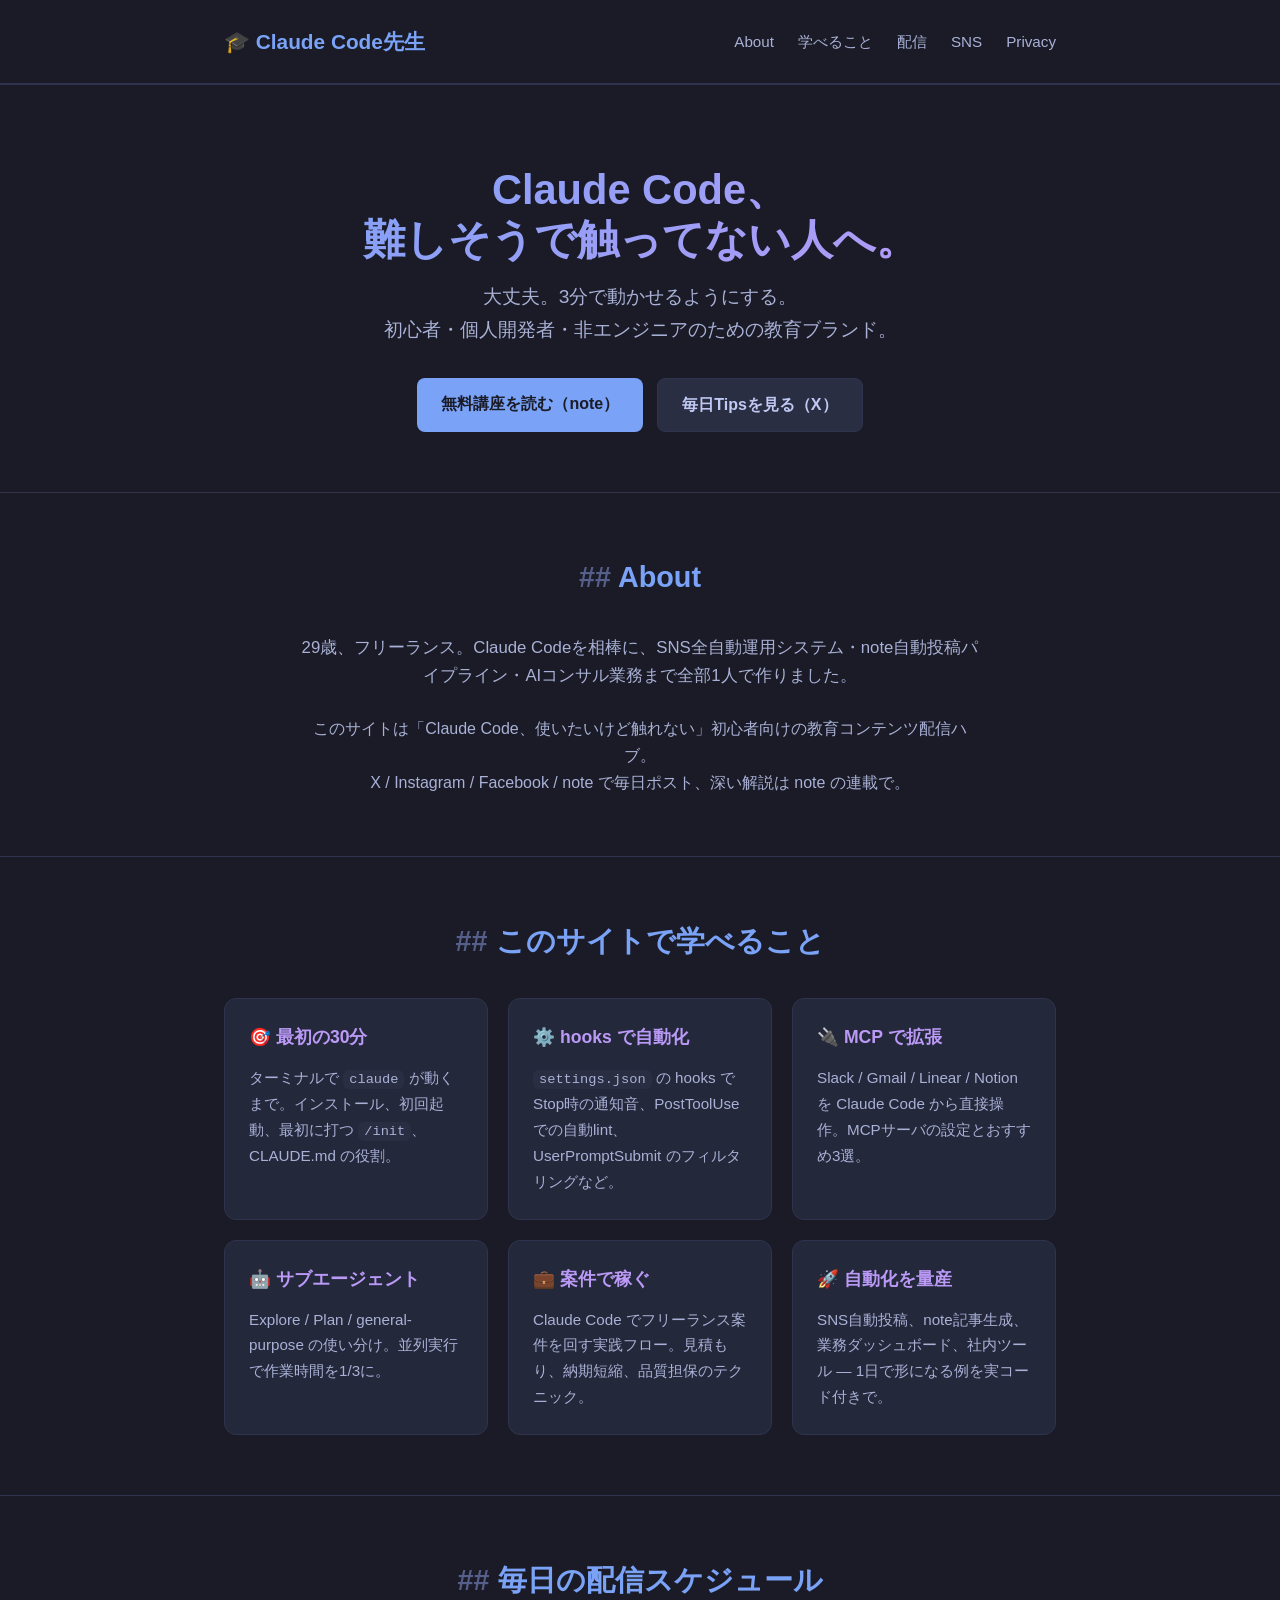
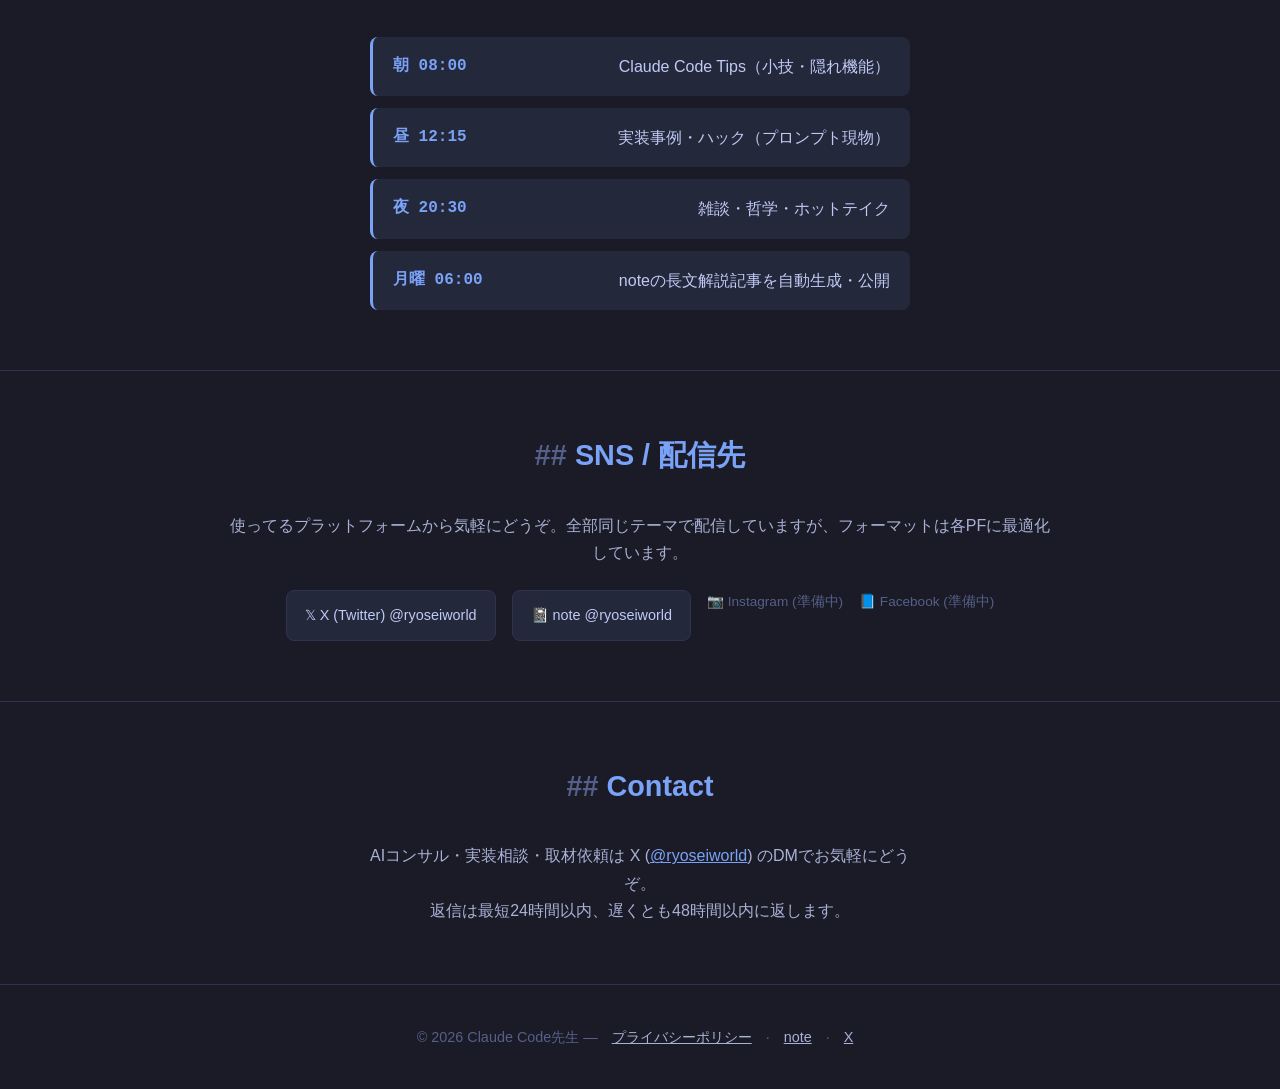
==== index.html @ 050407f8 "Claude Code先生 公式サイト 初期公開 - LP+Privacy Policy" ====
<!DOCTYPE html>
<html lang="ja">
<head>
<meta charset="UTF-8" />
<meta name="viewport" content="width=device-width, initial-scale=1.0" />
<title>Claude Code先生 — 初心者でも今日から動かせる、AI×ターミナルの教科書</title>
<meta name="description" content="Claude Code（AnthropicのAIコーディングエージェント）を初心者・個人開発者・自動化したい非エンジニア向けに教えるブランド。毎日Tips配信、無料講座、実装事例を公開。" />
<meta property="og:title" content="Claude Code先生" />
<meta property="og:description" content="Claude Codeを初心者でも今日から動かせるようにする教育ブランド。X / Instagram / Facebook / note で毎日配信。" />
<meta property="og:type" content="website" />
<link rel="stylesheet" href="assets/style.css" />
</head>
<body>

<header class="site-header">
  <div class="container">
    <a href="./" class="site-logo">🎓 Claude Code先生</a>
    <nav class="site-nav">
      <a href="#about">About</a>
      <a href="#topics">学べること</a>
      <a href="#schedule">配信</a>
      <a href="#sns">SNS</a>
      <a href="privacy/">Privacy</a>
    </nav>
  </div>
</header>

<section class="hero">
  <div class="container">
    <h1>Claude Code、<br>難しそうで触ってない人へ。</h1>
    <p class="lead">大丈夫。3分で動かせるようにする。<br>初心者・個人開発者・非エンジニアのための教育ブランド。</p>
    <div class="cta-row">
      <a class="btn btn-primary" href="https://note.com/ryoseiworld" target="_blank" rel="noopener">無料講座を読む（note）</a>
      <a class="btn btn-secondary" href="https://x.com/ryoseiworld" target="_blank" rel="noopener">毎日Tipsを見る（X）</a>
    </div>
  </div>
</section>

<section id="about">
  <div class="container">
    <h2>About</h2>
    <p style="color:var(--text-dim);font-size:1.05em;text-align:center;max-width:680px;margin:0 auto 24px;">
      29歳、フリーランス。Claude Codeを相棒に、SNS全自動運用システム・note自動投稿パイプライン・AIコンサル業務まで全部1人で作りました。
    </p>
    <p style="color:var(--text-dim);text-align:center;max-width:680px;margin:0 auto;">
      このサイトは「Claude Code、使いたいけど触れない」初心者向けの教育コンテンツ配信ハブ。<br>
      X / Instagram / Facebook / note で毎日ポスト、深い解説は note の連載で。
    </p>
  </div>
</section>

<section id="topics">
  <div class="container">
    <h2>このサイトで学べること</h2>
    <div class="card-grid">
      <div class="card">
        <h3>🎯 最初の30分</h3>
        <p>ターミナルで <code>claude</code> が動くまで。インストール、初回起動、最初に打つ <code>/init</code>、CLAUDE.md の役割。</p>
      </div>
      <div class="card">
        <h3>⚙️ hooks で自動化</h3>
        <p><code>settings.json</code> の hooks で Stop時の通知音、PostToolUse での自動lint、UserPromptSubmit のフィルタリングなど。</p>
      </div>
      <div class="card">
        <h3>🔌 MCP で拡張</h3>
        <p>Slack / Gmail / Linear / Notion を Claude Code から直接操作。MCPサーバの設定とおすすめ3選。</p>
      </div>
      <div class="card">
        <h3>🤖 サブエージェント</h3>
        <p>Explore / Plan / general-purpose の使い分け。並列実行で作業時間を1/3に。</p>
      </div>
      <div class="card">
        <h3>💼 案件で稼ぐ</h3>
        <p>Claude Code でフリーランス案件を回す実践フロー。見積もり、納期短縮、品質担保のテクニック。</p>
      </div>
      <div class="card">
        <h3>🚀 自動化を量産</h3>
        <p>SNS自動投稿、note記事生成、業務ダッシュボード、社内ツール — 1日で形になる例を実コード付きで。</p>
      </div>
    </div>
  </div>
</section>

<section id="schedule">
  <div class="container">
    <h2>毎日の配信スケジュール</h2>
    <div class="schedule">
      <div class="schedule-row">
        <span class="time">朝 08:00</span>
        <span class="label">Claude Code Tips（小技・隠れ機能）</span>
      </div>
      <div class="schedule-row">
        <span class="time">昼 12:15</span>
        <span class="label">実装事例・ハック（プロンプト現物）</span>
      </div>
      <div class="schedule-row">
        <span class="time">夜 20:30</span>
        <span class="label">雑談・哲学・ホットテイク</span>
      </div>
      <div class="schedule-row">
        <span class="time">月曜 06:00</span>
        <span class="label">noteの長文解説記事を自動生成・公開</span>
      </div>
    </div>
  </div>
</section>

<section id="sns">
  <div class="container">
    <h2>SNS / 配信先</h2>
    <p style="text-align:center;color:var(--text-dim);margin-bottom:24px">
      使ってるプラットフォームから気軽にどうぞ。全部同じテーマで配信していますが、フォーマットは各PFに最適化しています。
    </p>
    <div class="social-row">
      <a href="https://x.com/ryoseiworld" target="_blank" rel="noopener">𝕏 X (Twitter) @ryoseiworld</a>
      <a href="https://note.com/ryoseiworld" target="_blank" rel="noopener">📓 note @ryoseiworld</a>
      <span class="pending">📷 Instagram (準備中)</span>
      <span class="pending">📘 Facebook (準備中)</span>
    </div>
  </div>
</section>

<section id="contact">
  <div class="container">
    <h2>Contact</h2>
    <p style="text-align:center;color:var(--text-dim);max-width:560px;margin:0 auto;">
      AIコンサル・実装相談・取材依頼は X (<a href="https://x.com/ryoseiworld" style="color:var(--accent)">@ryoseiworld</a>) のDMでお気軽にどうぞ。<br>
      返信は最短24時間以内、遅くとも48時間以内に返します。
    </p>
  </div>
</section>

<footer class="site-footer">
  <div class="container">
    &copy; 2026 Claude Code先生 — <a href="privacy/">プライバシーポリシー</a> · <a href="https://note.com/ryoseiworld" target="_blank" rel="noopener">note</a> · <a href="https://x.com/ryoseiworld" target="_blank" rel="noopener">X</a>
  </div>
</footer>

</body>
</html>
---- assets/style.css ----
/* Claude Code先生 公式サイト 共通スタイル */

* { margin: 0; padding: 0; box-sizing: border-box; }

:root {
  --bg-base: #1a1b26;
  --bg-card: #24283b;
  --bg-elevated: #2a2e42;
  --border: #2f334d;
  --accent: #7aa2f7;
  --accent-2: #bb9af7;
  --accent-3: #9ece6a;
  --text: #c0caf5;
  --text-dim: #a9b1d6;
  --text-faint: #565f89;
}

html { scroll-behavior: smooth; }

body {
  font-family: -apple-system, BlinkMacSystemFont, "Hiragino Sans", "Yu Gothic", sans-serif;
  background: var(--bg-base);
  color: var(--text);
  line-height: 1.7;
  min-height: 100vh;
}

.container {
  max-width: 880px;
  margin: 0 auto;
  padding: 0 24px;
}

/* Header */
.site-header {
  padding: 24px 0;
  border-bottom: 1px solid var(--border);
}
.site-header .container {
  display: flex;
  justify-content: space-between;
  align-items: center;
  flex-wrap: wrap;
  gap: 12px;
}
.site-logo {
  font-size: 1.3em;
  font-weight: 700;
  color: var(--accent);
  text-decoration: none;
}
.site-nav {
  display: flex;
  gap: 24px;
  font-size: 0.95em;
}
.site-nav a {
  color: var(--text-dim);
  text-decoration: none;
}
.site-nav a:hover { color: var(--accent); }

/* Hero */
.hero {
  padding: 80px 0 60px;
  text-align: center;
}
.hero h1 {
  font-size: 2.6em;
  font-weight: 800;
  background: linear-gradient(135deg, var(--accent), var(--accent-2));
  -webkit-background-clip: text;
  -webkit-text-fill-color: transparent;
  margin-bottom: 16px;
  line-height: 1.2;
}
.hero .lead {
  font-size: 1.2em;
  color: var(--text-dim);
  margin-bottom: 32px;
}
.hero .cta-row {
  display: flex;
  gap: 14px;
  justify-content: center;
  flex-wrap: wrap;
}
.btn {
  display: inline-block;
  padding: 12px 24px;
  border-radius: 8px;
  font-weight: 600;
  text-decoration: none;
  transition: transform 0.15s, opacity 0.15s;
}
.btn:hover { transform: translateY(-2px); opacity: 0.92; }
.btn-primary {
  background: var(--accent);
  color: var(--bg-base);
}
.btn-secondary {
  background: var(--bg-elevated);
  color: var(--text);
  border: 1px solid var(--border);
}

/* Section */
section {
  padding: 60px 0;
  border-top: 1px solid var(--border);
}
section h2 {
  font-size: 1.8em;
  margin-bottom: 32px;
  color: var(--accent);
  text-align: center;
}
section h2::before {
  content: "## ";
  color: var(--text-faint);
}

/* Cards */
.card-grid {
  display: grid;
  grid-template-columns: repeat(auto-fit, minmax(240px, 1fr));
  gap: 20px;
}
.card {
  background: var(--bg-card);
  border: 1px solid var(--border);
  border-radius: 12px;
  padding: 24px;
}
.card h3 {
  color: var(--accent-2);
  font-size: 1.1em;
  margin-bottom: 12px;
}
.card p {
  color: var(--text-dim);
  font-size: 0.95em;
}

/* Schedule List */
.schedule {
  display: grid;
  gap: 12px;
  max-width: 540px;
  margin: 0 auto;
}
.schedule-row {
  display: flex;
  justify-content: space-between;
  padding: 16px 20px;
  background: var(--bg-card);
  border-radius: 8px;
  border-left: 3px solid var(--accent);
}
.schedule-row .time {
  color: var(--accent);
  font-weight: 700;
  font-family: "SF Mono", Menlo, monospace;
}
.schedule-row .label {
  color: var(--text);
}

/* Code block */
pre, code {
  font-family: "SF Mono", Menlo, monospace;
  background: var(--bg-elevated);
  border-radius: 6px;
}
code { padding: 2px 6px; font-size: 0.9em; }
pre {
  padding: 18px 20px;
  overflow-x: auto;
  border: 1px solid var(--border);
  font-size: 0.9em;
  line-height: 1.6;
}

/* Social row */
.social-row {
  display: flex;
  gap: 16px;
  justify-content: center;
  flex-wrap: wrap;
  margin-top: 16px;
}
.social-row a {
  padding: 12px 18px;
  background: var(--bg-card);
  border-radius: 8px;
  color: var(--text);
  text-decoration: none;
  border: 1px solid var(--border);
  font-size: 0.9em;
}
.social-row a:hover {
  border-color: var(--accent);
  color: var(--accent);
}
.social-row .pending {
  color: var(--text-faint);
  font-size: 0.85em;
}

/* Footer */
.site-footer {
  padding: 40px 0;
  border-top: 1px solid var(--border);
  text-align: center;
  color: var(--text-faint);
  font-size: 0.9em;
}
.site-footer a { color: var(--text-dim); margin: 0 10px; }

/* Privacy / Article styles */
article h1 {
  color: var(--accent);
  border-bottom: 2px solid var(--border);
  padding-bottom: 12px;
  margin-bottom: 24px;
}
article h2 {
  color: var(--accent-2);
  margin: 32px 0 16px;
  border-left: 3px solid var(--accent);
  padding-left: 12px;
}
article p, article ul { margin-bottom: 16px; color: var(--text-dim); }
article ul { padding-left: 24px; }
article a { color: var(--accent); }

/* Responsive */
@media (max-width: 600px) {
  .hero h1 { font-size: 2em; }
  .hero .lead { font-size: 1.05em; }
  section { padding: 40px 0; }
  .site-nav { gap: 14px; font-size: 0.85em; }
}
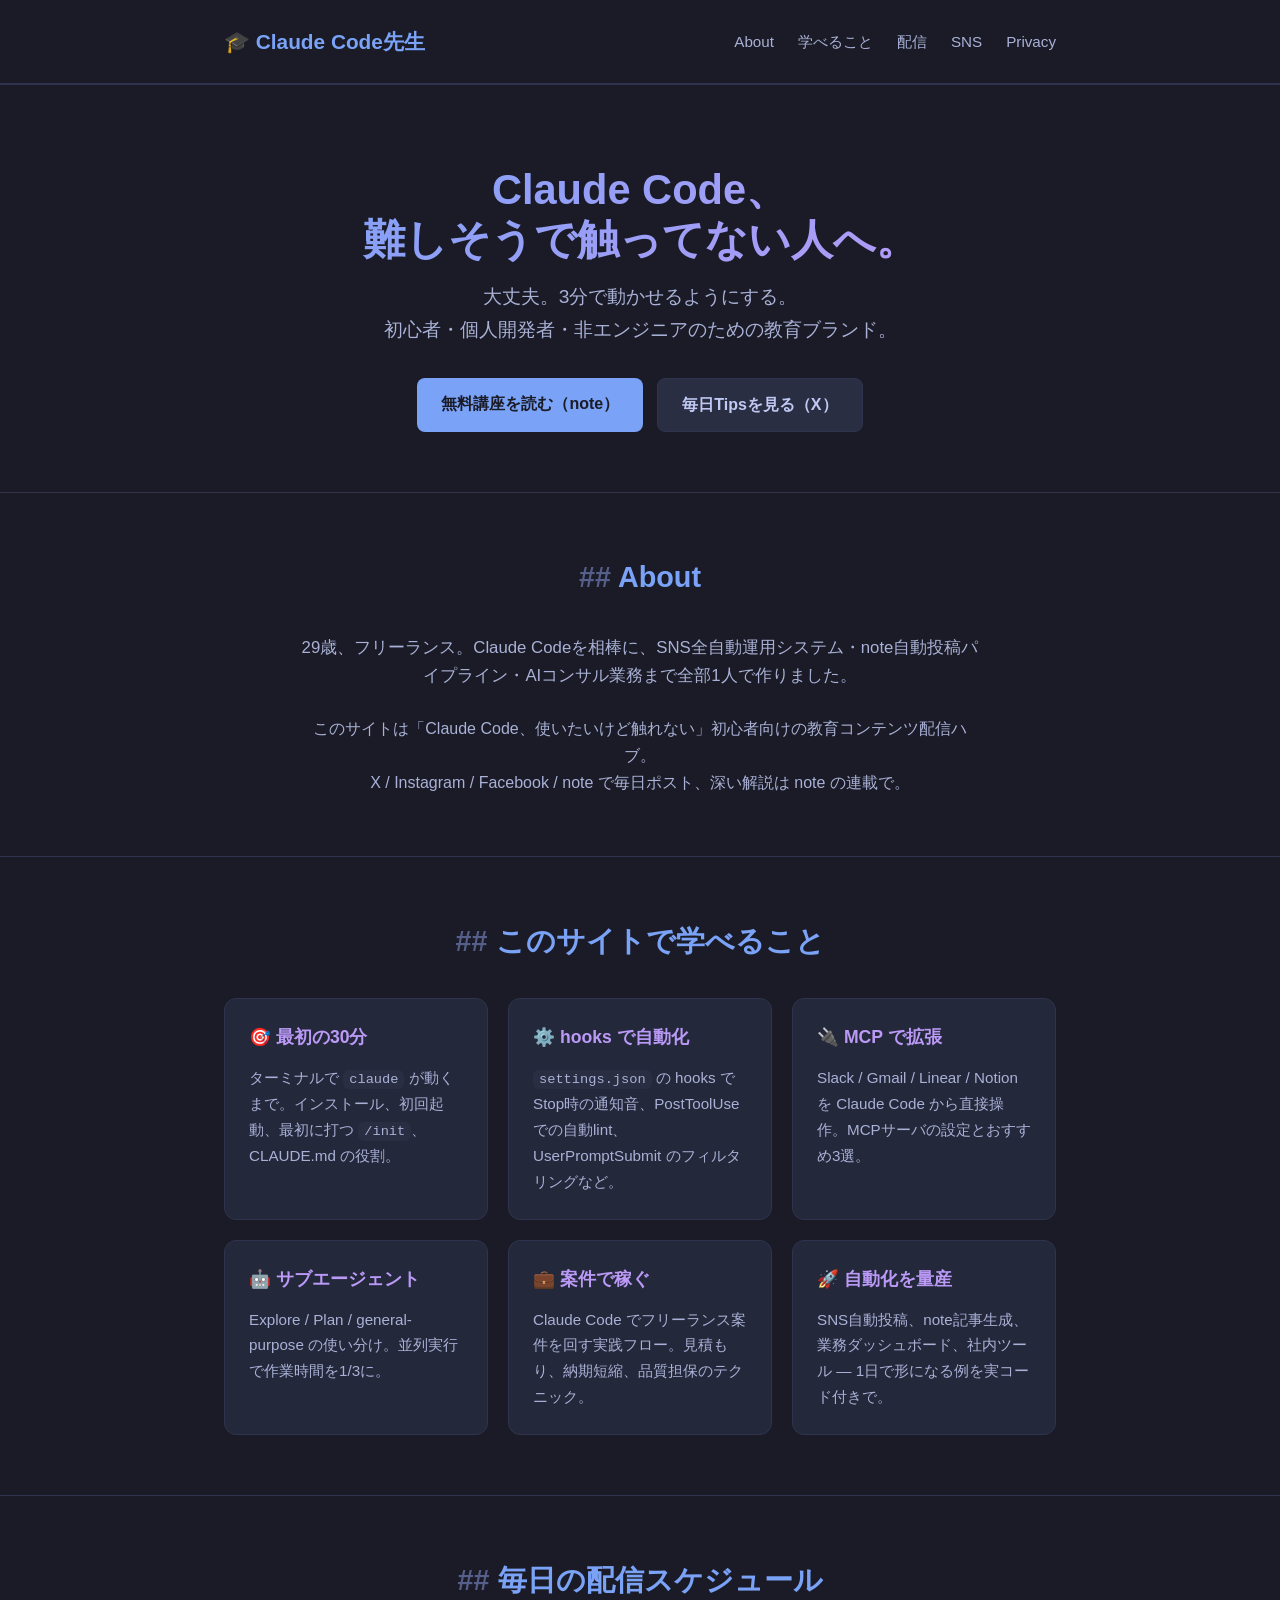
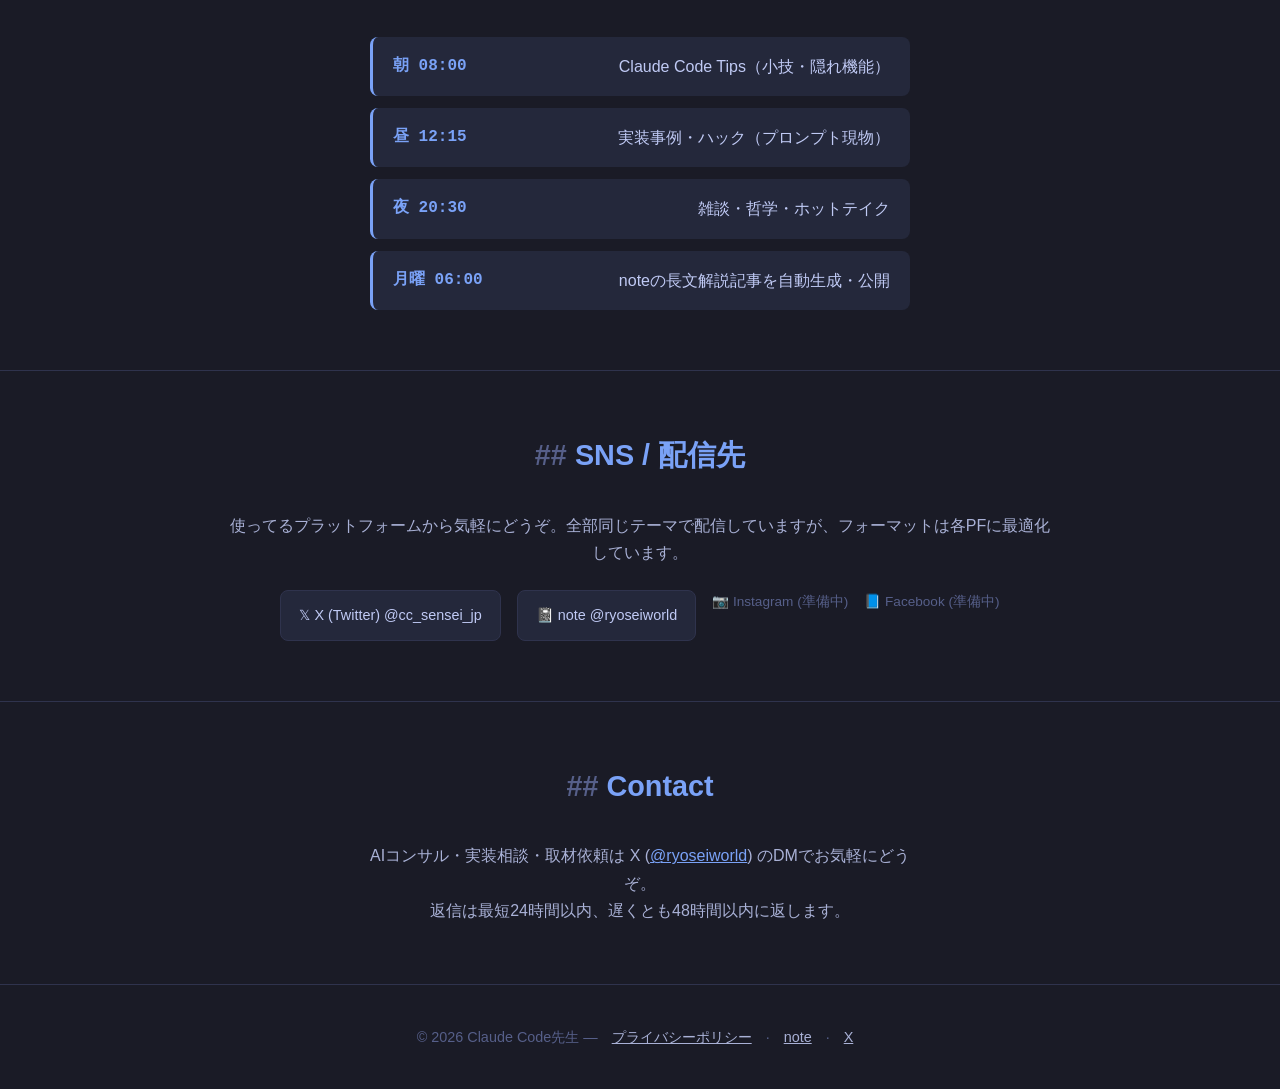
==== commit 7e92f66c: "Update X handle to @cc_sensei_jp (unified brand handle)" ====
--- a/index.html
+++ b/index.html
@@ -8,6 +8,14 @@
 <meta property="og:title" content="Claude Code先生" />
 <meta property="og:description" content="Claude Codeを初心者でも今日から動かせるようにする教育ブランド。X / Instagram / Facebook / note で毎日配信。" />
 <meta property="og:type" content="website" />
+<meta property="og:url" content="https://ryoseiimai.github.io/claude-code-sensei/" />
+<meta property="og:image" content="https://ryoseiimai.github.io/claude-code-sensei/assets/og-image-1200x630.png" />
+<meta name="twitter:card" content="summary_large_image" />
+<meta name="twitter:title" content="Claude Code先生" />
+<meta name="twitter:description" content="Claude Codeを初心者でも今日から動かせるようにする教育ブランド" />
+<meta name="twitter:image" content="https://ryoseiimai.github.io/claude-code-sensei/assets/og-image-1200x630.png" />
+<link rel="icon" type="image/png" href="assets/logo-square-1080.png" />
+<link rel="apple-touch-icon" href="assets/logo-square-1080.png" />
 <link rel="stylesheet" href="assets/style.css" />
 </head>
 <body>
@@ -31,7 +39,7 @@
     <p class="lead">大丈夫。3分で動かせるようにする。<br>初心者・個人開発者・非エンジニアのための教育ブランド。</p>
     <div class="cta-row">
       <a class="btn btn-primary" href="https://note.com/ryoseiworld" target="_blank" rel="noopener">無料講座を読む（note）</a>
-      <a class="btn btn-secondary" href="https://x.com/ryoseiworld" target="_blank" rel="noopener">毎日Tipsを見る（X）</a>
+      <a class="btn btn-secondary" href="https://x.com/cc_sensei_jp" target="_blank" rel="noopener">毎日Tipsを見る（X）</a>
     </div>
   </div>
 </section>
@@ -112,7 +120,7 @@
       使ってるプラットフォームから気軽にどうぞ。全部同じテーマで配信していますが、フォーマットは各PFに最適化しています。
     </p>
     <div class="social-row">
-      <a href="https://x.com/ryoseiworld" target="_blank" rel="noopener">𝕏 X (Twitter) @ryoseiworld</a>
+      <a href="https://x.com/cc_sensei_jp" target="_blank" rel="noopener">𝕏 X (Twitter) @cc_sensei_jp</a>
       <a href="https://note.com/ryoseiworld" target="_blank" rel="noopener">📓 note @ryoseiworld</a>
       <span class="pending">📷 Instagram (準備中)</span>
       <span class="pending">📘 Facebook (準備中)</span>
@@ -124,7 +132,7 @@
   <div class="container">
     <h2>Contact</h2>
     <p style="text-align:center;color:var(--text-dim);max-width:560px;margin:0 auto;">
-      AIコンサル・実装相談・取材依頼は X (<a href="https://x.com/ryoseiworld" style="color:var(--accent)">@ryoseiworld</a>) のDMでお気軽にどうぞ。<br>
+      AIコンサル・実装相談・取材依頼は X (<a href="https://x.com/cc_sensei_jp" style="color:var(--accent)">@ryoseiworld</a>) のDMでお気軽にどうぞ。<br>
       返信は最短24時間以内、遅くとも48時間以内に返します。
     </p>
   </div>
@@ -132,7 +140,7 @@
 
 <footer class="site-footer">
   <div class="container">
-    &copy; 2026 Claude Code先生 — <a href="privacy/">プライバシーポリシー</a> · <a href="https://note.com/ryoseiworld" target="_blank" rel="noopener">note</a> · <a href="https://x.com/ryoseiworld" target="_blank" rel="noopener">X</a>
+    &copy; 2026 Claude Code先生 — <a href="privacy/">プライバシーポリシー</a> · <a href="https://note.com/ryoseiworld" target="_blank" rel="noopener">note</a> · <a href="https://x.com/cc_sensei_jp" target="_blank" rel="noopener">X</a>
   </div>
 </footer>
 
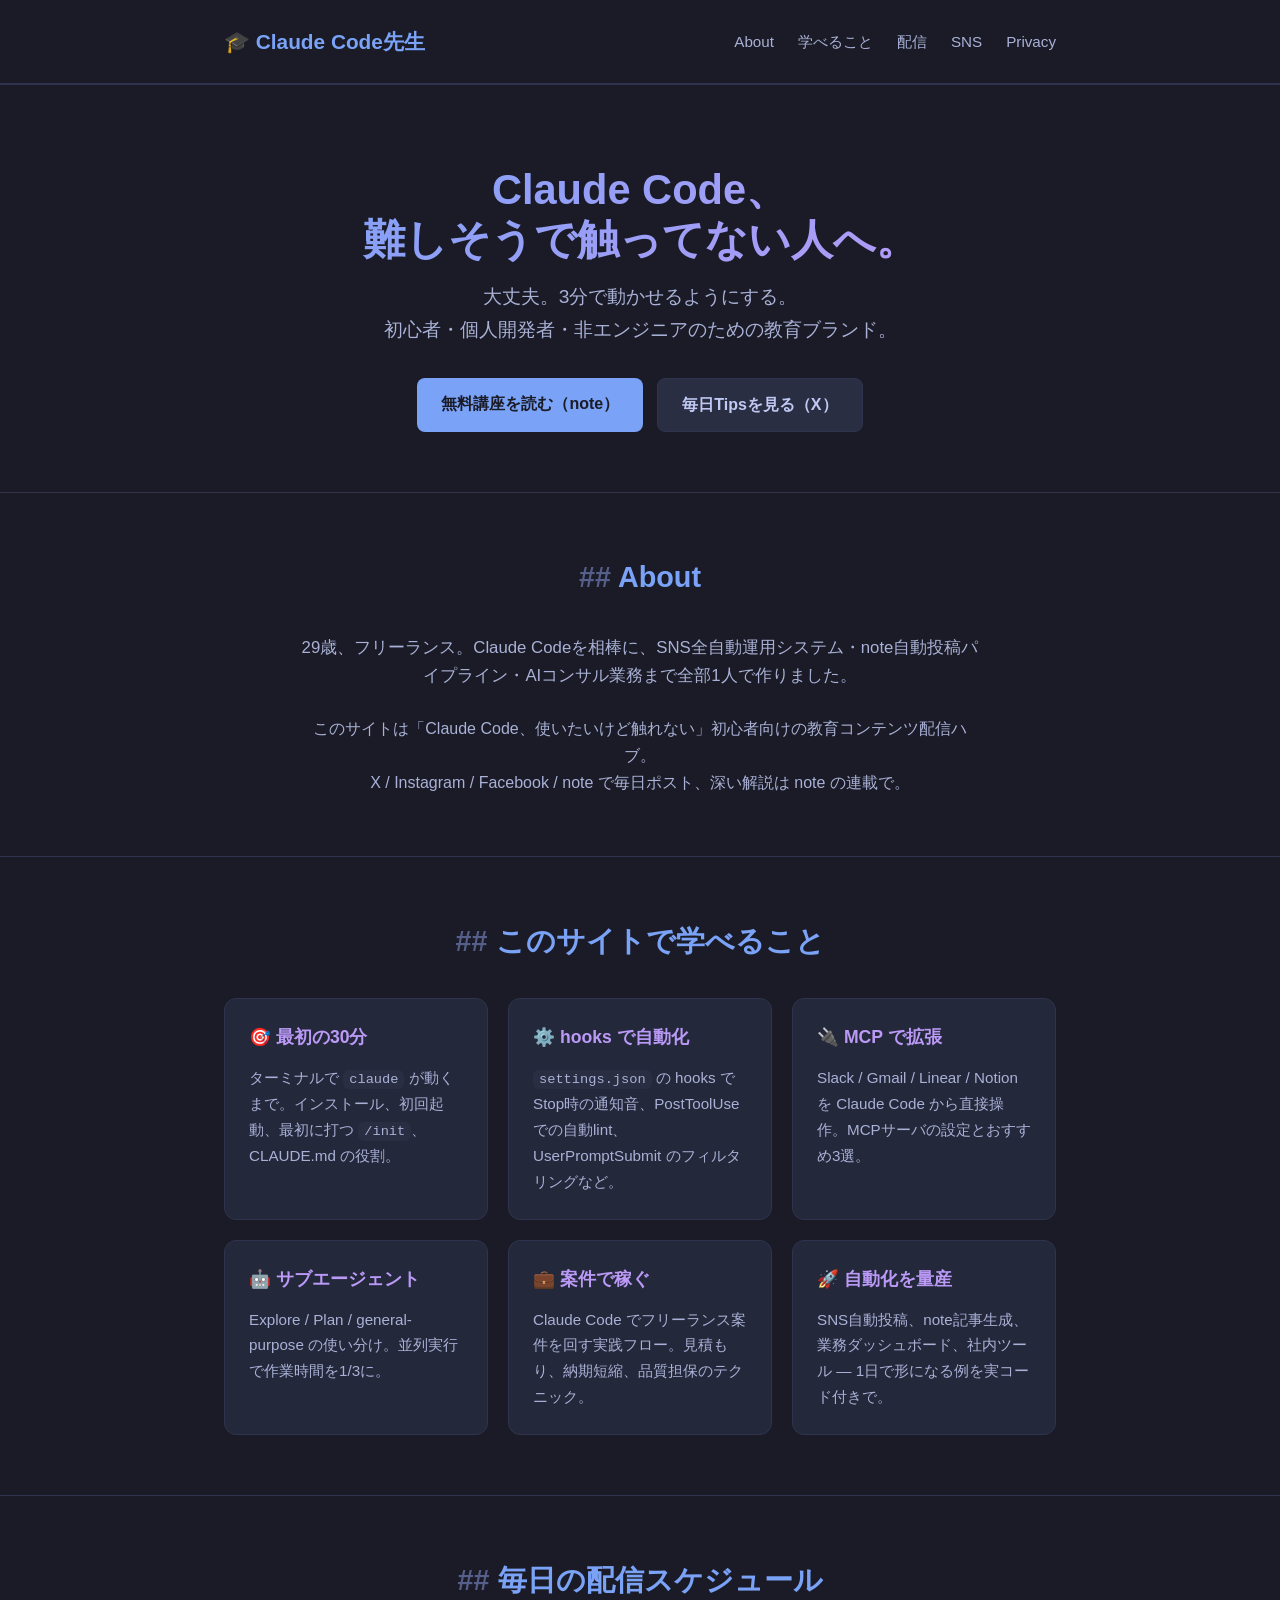
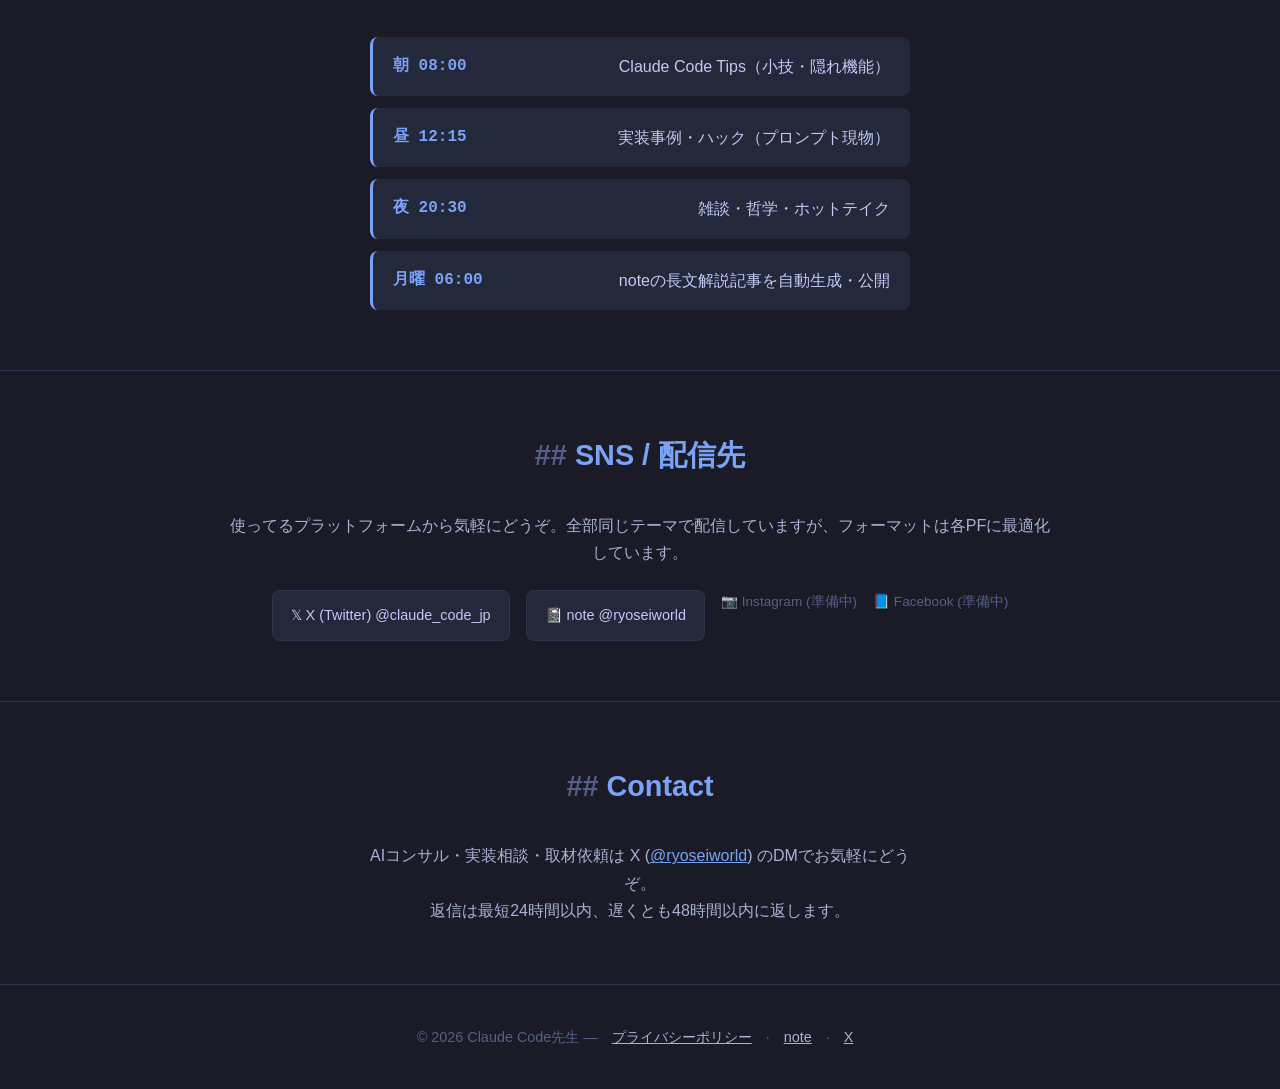
==== commit 8c2ae245: "Rebrand X handle: cc_sensei_jp -> claude_code_jp (include 'Claude' per user request)" ====
--- a/index.html
+++ b/index.html
@@ -39,7 +39,7 @@
     <p class="lead">大丈夫。3分で動かせるようにする。<br>初心者・個人開発者・非エンジニアのための教育ブランド。</p>
     <div class="cta-row">
       <a class="btn btn-primary" href="https://note.com/ryoseiworld" target="_blank" rel="noopener">無料講座を読む（note）</a>
-      <a class="btn btn-secondary" href="https://x.com/cc_sensei_jp" target="_blank" rel="noopener">毎日Tipsを見る（X）</a>
+      <a class="btn btn-secondary" href="https://x.com/claude_code_jp" target="_blank" rel="noopener">毎日Tipsを見る（X）</a>
     </div>
   </div>
 </section>
@@ -120,7 +120,7 @@
       使ってるプラットフォームから気軽にどうぞ。全部同じテーマで配信していますが、フォーマットは各PFに最適化しています。
     </p>
     <div class="social-row">
-      <a href="https://x.com/cc_sensei_jp" target="_blank" rel="noopener">𝕏 X (Twitter) @cc_sensei_jp</a>
+      <a href="https://x.com/claude_code_jp" target="_blank" rel="noopener">𝕏 X (Twitter) @claude_code_jp</a>
       <a href="https://note.com/ryoseiworld" target="_blank" rel="noopener">📓 note @ryoseiworld</a>
       <span class="pending">📷 Instagram (準備中)</span>
       <span class="pending">📘 Facebook (準備中)</span>
@@ -132,7 +132,7 @@
   <div class="container">
     <h2>Contact</h2>
     <p style="text-align:center;color:var(--text-dim);max-width:560px;margin:0 auto;">
-      AIコンサル・実装相談・取材依頼は X (<a href="https://x.com/cc_sensei_jp" style="color:var(--accent)">@ryoseiworld</a>) のDMでお気軽にどうぞ。<br>
+      AIコンサル・実装相談・取材依頼は X (<a href="https://x.com/claude_code_jp" style="color:var(--accent)">@ryoseiworld</a>) のDMでお気軽にどうぞ。<br>
       返信は最短24時間以内、遅くとも48時間以内に返します。
     </p>
   </div>
@@ -140,7 +140,7 @@
 
 <footer class="site-footer">
   <div class="container">
-    &copy; 2026 Claude Code先生 — <a href="privacy/">プライバシーポリシー</a> · <a href="https://note.com/ryoseiworld" target="_blank" rel="noopener">note</a> · <a href="https://x.com/cc_sensei_jp" target="_blank" rel="noopener">X</a>
+    &copy; 2026 Claude Code先生 — <a href="privacy/">プライバシーポリシー</a> · <a href="https://note.com/ryoseiworld" target="_blank" rel="noopener">note</a> · <a href="https://x.com/claude_code_jp" target="_blank" rel="noopener">X</a>
   </div>
 </footer>
 
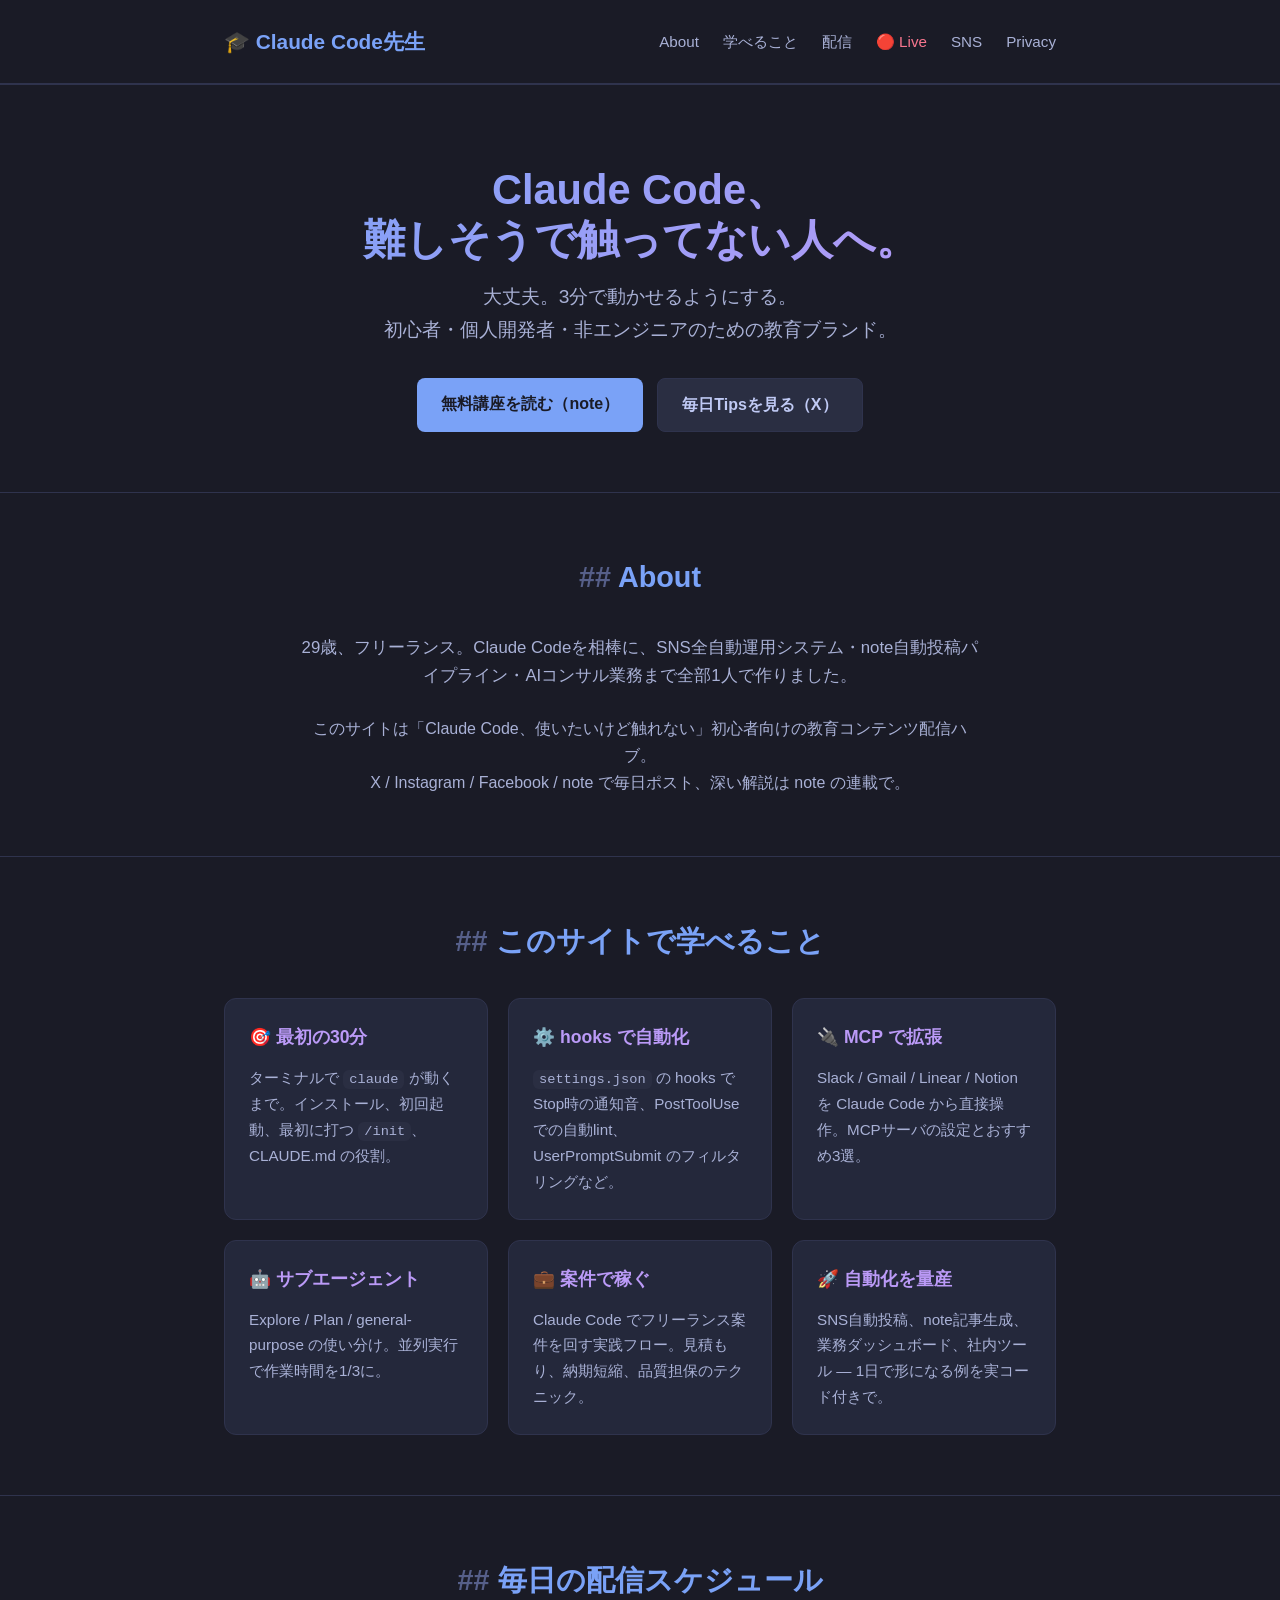
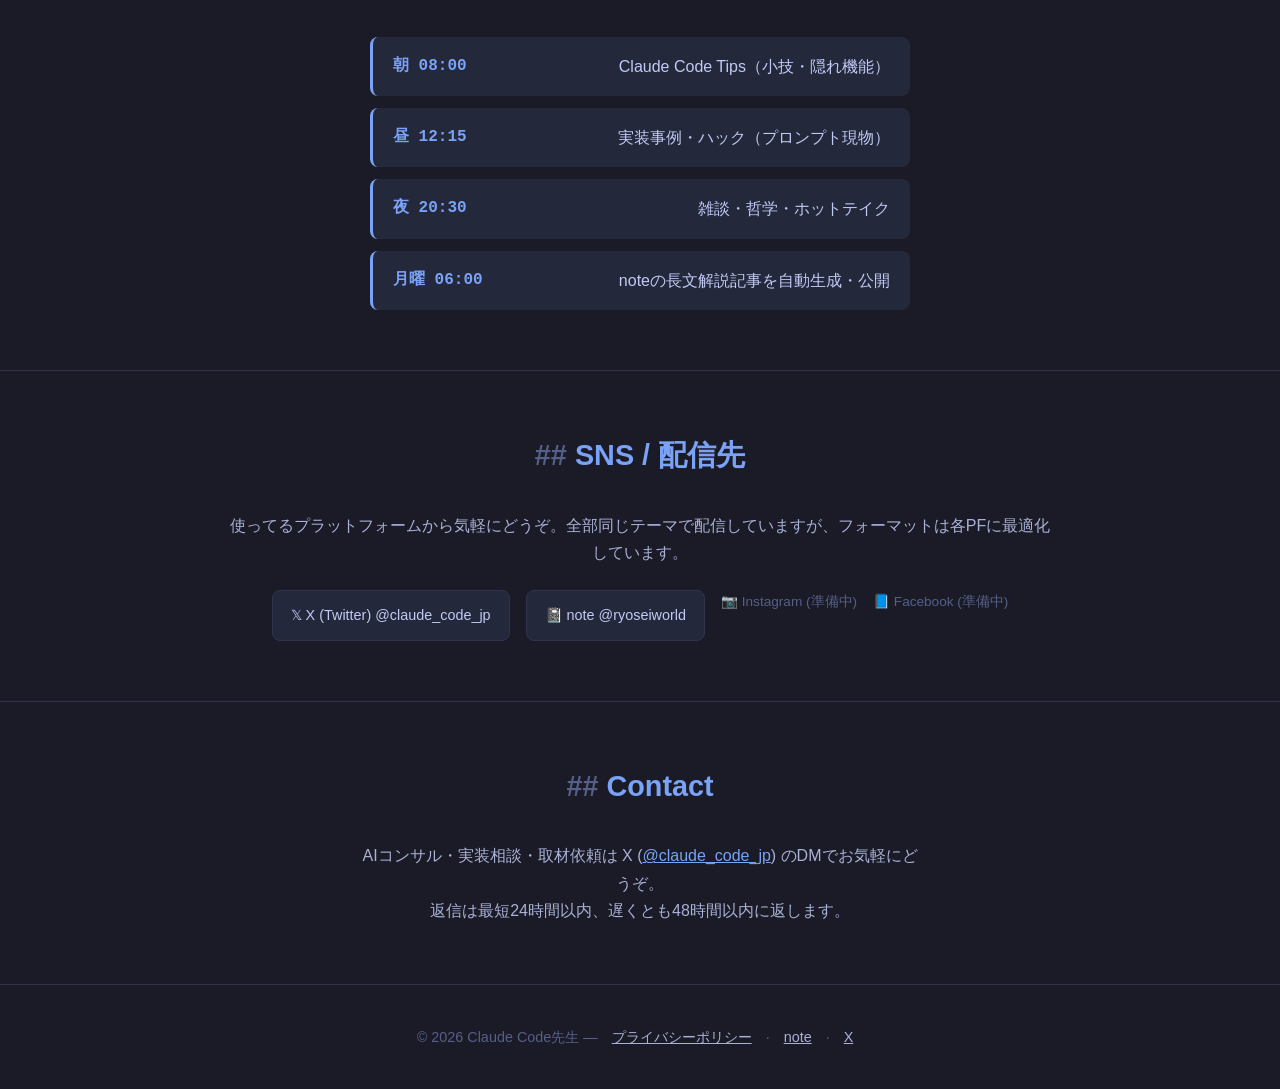
==== commit a400ef2e: "Fix Contact handle display + spacing for Live nav" ====
--- a/index.html
+++ b/index.html
@@ -27,6 +27,7 @@
       <a href="#about">About</a>
       <a href="#topics">学べること</a>
       <a href="#schedule">配信</a>
+      <a href="live/" style="color:#f7768e">🔴 Live</a>
       <a href="#sns">SNS</a>
       <a href="privacy/">Privacy</a>
     </nav>
@@ -132,7 +133,7 @@
   <div class="container">
     <h2>Contact</h2>
     <p style="text-align:center;color:var(--text-dim);max-width:560px;margin:0 auto;">
-      AIコンサル・実装相談・取材依頼は X (<a href="https://x.com/claude_code_jp" style="color:var(--accent)">@ryoseiworld</a>) のDMでお気軽にどうぞ。<br>
+      AIコンサル・実装相談・取材依頼は X (<a href="https://x.com/claude_code_jp" style="color:var(--accent)">@claude_code_jp</a>) のDMでお気軽にどうぞ。<br>
       返信は最短24時間以内、遅くとも48時間以内に返します。
     </p>
   </div>
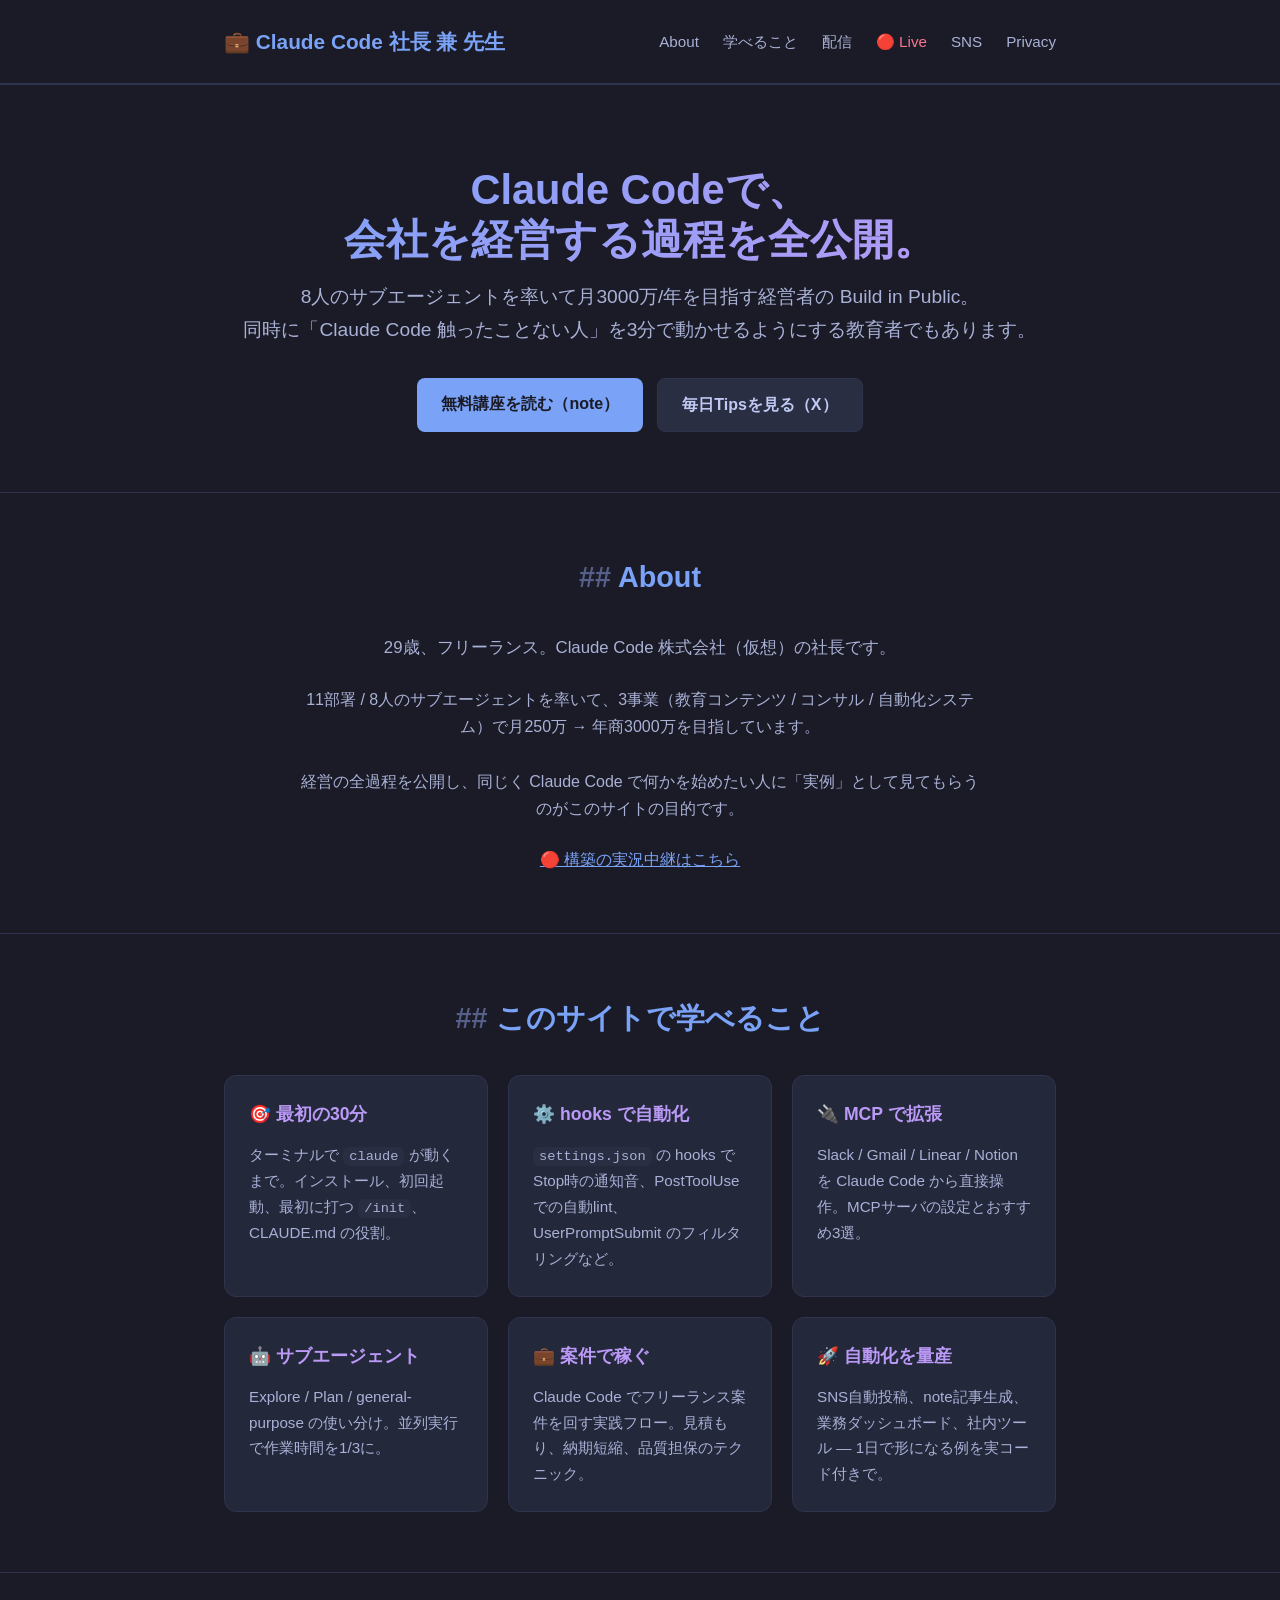
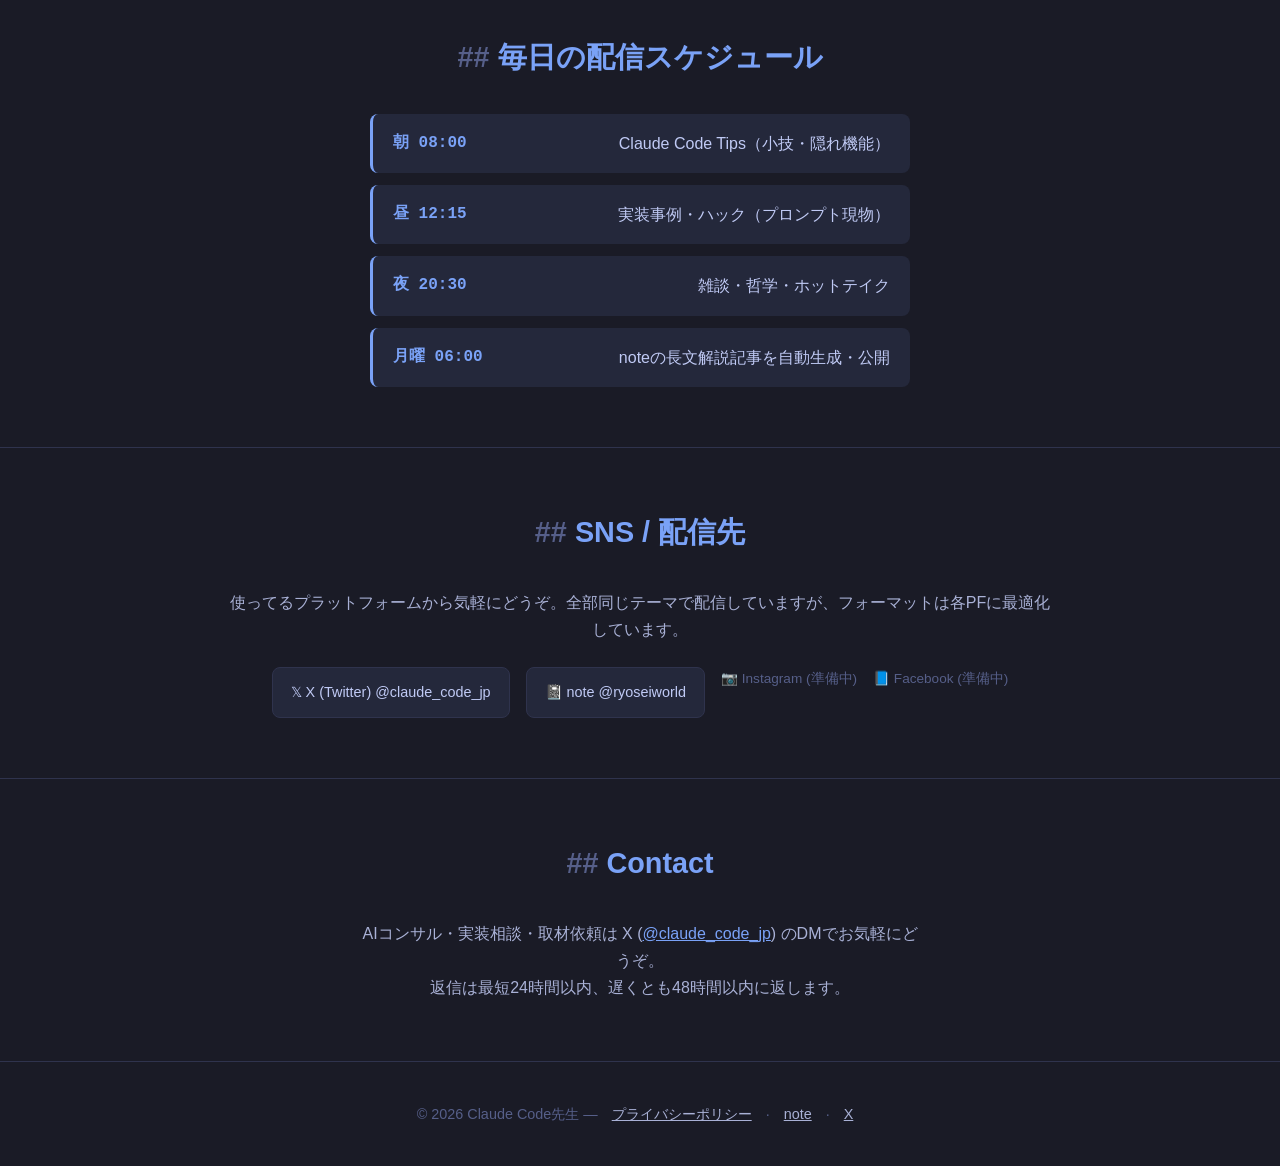
==== commit 42201aaf: "Rebrand: Claude Code先生 -> Claude Code 社長 兼 先生 (経営者+教育者の両軸)" ====
--- a/index.html
+++ b/index.html
@@ -3,10 +3,10 @@
 <head>
 <meta charset="UTF-8" />
 <meta name="viewport" content="width=device-width, initial-scale=1.0" />
-<title>Claude Code先生 — 初心者でも今日から動かせる、AI×ターミナルの教科書</title>
-<meta name="description" content="Claude Code（AnthropicのAIコーディングエージェント）を初心者・個人開発者・自動化したい非エンジニア向けに教えるブランド。毎日Tips配信、無料講座、実装事例を公開。" />
-<meta property="og:title" content="Claude Code先生" />
-<meta property="og:description" content="Claude Codeを初心者でも今日から動かせるようにする教育ブランド。X / Instagram / Facebook / note で毎日配信。" />
+<title>Claude Code 社長 兼 先生 — 経営しながら教える、Build in Public</title>
+<meta name="description" content="Claude Codeで仮想カンパニーを経営する過程を全公開する Build in Public ブランド。8人のサブエージェントで構成されたチームと共に、3000万/年事業を構築中。" />
+<meta property="og:title" content="Claude Code 社長 兼 先生" />
+<meta property="og:description" content="Claude Codeで会社経営する過程を全公開。経営しながら教える、Build in Public ブランド。" />
 <meta property="og:type" content="website" />
 <meta property="og:url" content="https://ryoseiimai.github.io/claude-code-sensei/" />
 <meta property="og:image" content="https://ryoseiimai.github.io/claude-code-sensei/assets/og-image-1200x630.png" />
@@ -22,7 +22,7 @@
 
 <header class="site-header">
   <div class="container">
-    <a href="./" class="site-logo">🎓 Claude Code先生</a>
+    <a href="./" class="site-logo">💼 Claude Code 社長 兼 先生</a>
     <nav class="site-nav">
       <a href="#about">About</a>
       <a href="#topics">学べること</a>
@@ -36,8 +36,8 @@
 
 <section class="hero">
   <div class="container">
-    <h1>Claude Code、<br>難しそうで触ってない人へ。</h1>
-    <p class="lead">大丈夫。3分で動かせるようにする。<br>初心者・個人開発者・非エンジニアのための教育ブランド。</p>
+    <h1>Claude Codeで、<br>会社を経営する過程を全公開。</h1>
+    <p class="lead">8人のサブエージェントを率いて月3000万/年を目指す経営者の Build in Public。<br>同時に「Claude Code 触ったことない人」を3分で動かせるようにする教育者でもあります。</p>
     <div class="cta-row">
       <a class="btn btn-primary" href="https://note.com/ryoseiworld" target="_blank" rel="noopener">無料講座を読む（note）</a>
       <a class="btn btn-secondary" href="https://x.com/claude_code_jp" target="_blank" rel="noopener">毎日Tipsを見る（X）</a>
@@ -49,11 +49,14 @@
   <div class="container">
     <h2>About</h2>
     <p style="color:var(--text-dim);font-size:1.05em;text-align:center;max-width:680px;margin:0 auto 24px;">
-      29歳、フリーランス。Claude Codeを相棒に、SNS全自動運用システム・note自動投稿パイプライン・AIコンサル業務まで全部1人で作りました。
+      29歳、フリーランス。Claude Code 株式会社（仮想）の社長です。
+    </p>
+    <p style="color:var(--text-dim);text-align:center;max-width:680px;margin:0 auto 24px;">
+      11部署 / 8人のサブエージェントを率いて、3事業（教育コンテンツ / コンサル / 自動化システム）で月250万 → 年商3000万を目指しています。<br><br>
+      経営の全過程を公開し、同じく Claude Code で何かを始めたい人に「実例」として見てもらうのがこのサイトの目的です。
     </p>
     <p style="color:var(--text-dim);text-align:center;max-width:680px;margin:0 auto;">
-      このサイトは「Claude Code、使いたいけど触れない」初心者向けの教育コンテンツ配信ハブ。<br>
-      X / Instagram / Facebook / note で毎日ポスト、深い解説は note の連載で。
+      <a href="live/" style="color:var(--accent)">🔴 構築の実況中継はこちら</a>
     </p>
   </div>
 </section>
